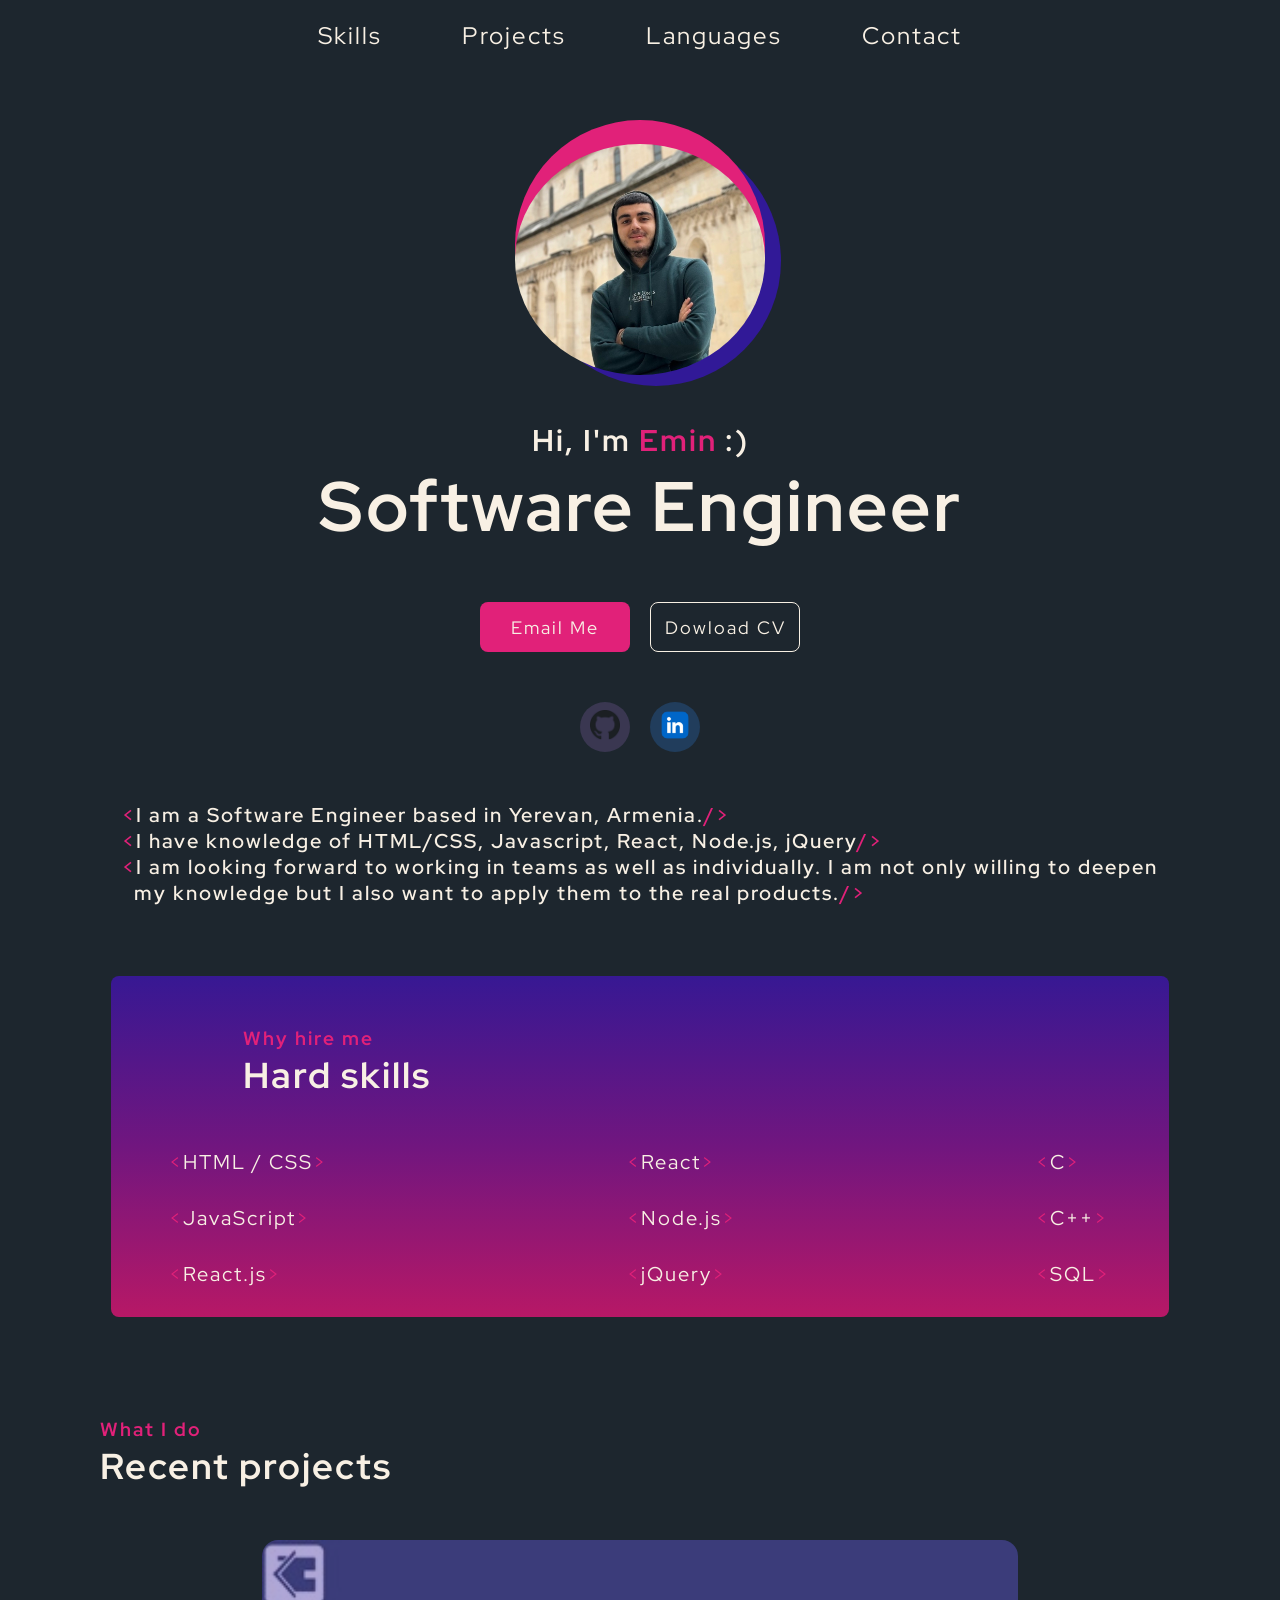
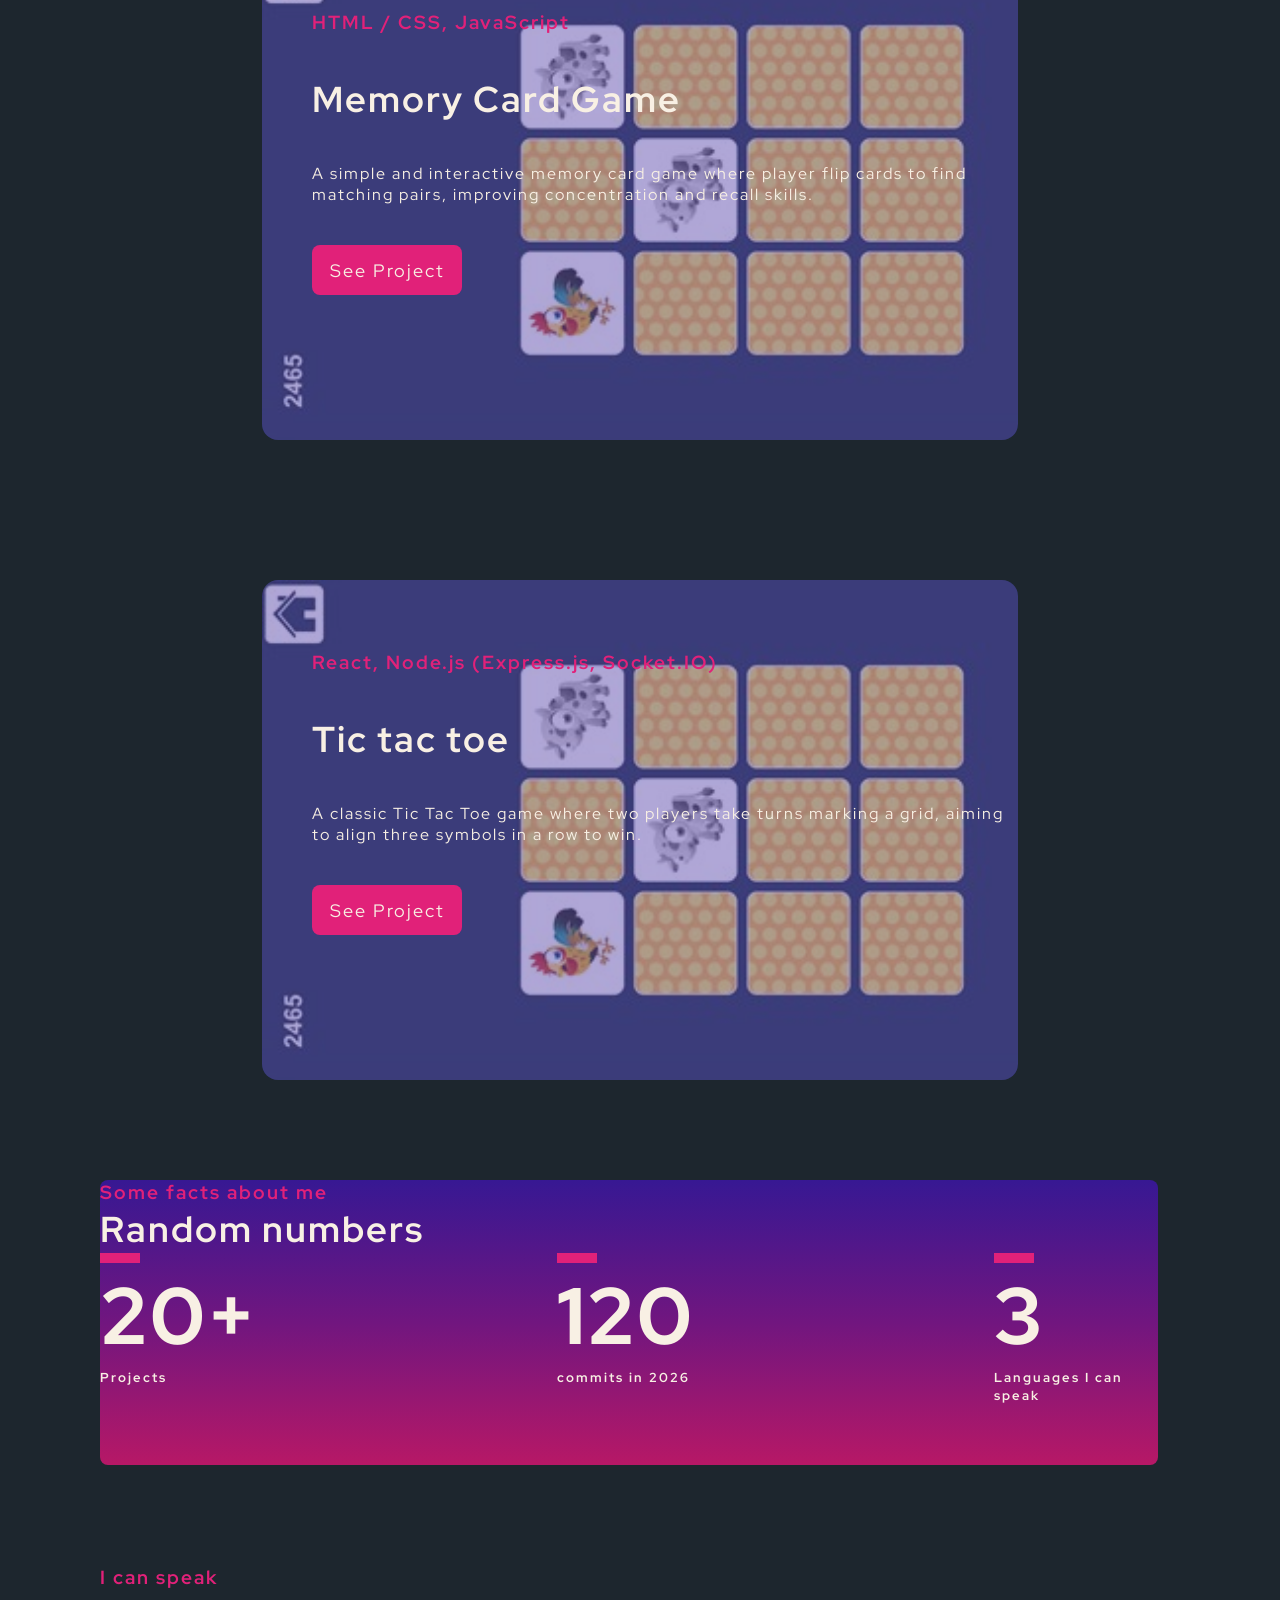
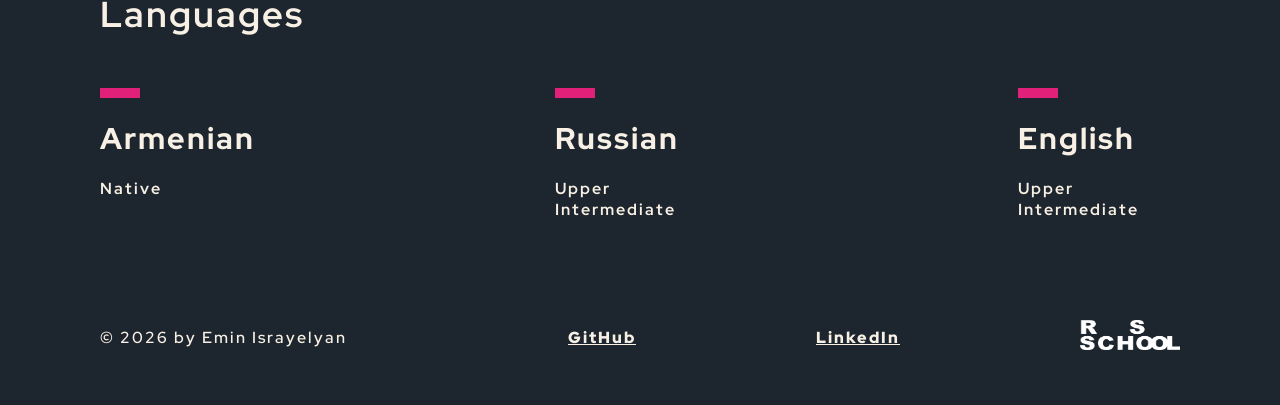
==== index.html @ 7eb76848 "initial commit" ====
<!DOCTYPE html>
<html lang="en">
<head>
    <meta charset="UTF-8">
    <meta http-equiv="X-UA-Compatible" content="IE=edge">
    <meta name="viewport" content="width=device-width, initial-scale=1.0">
    <title>Emin Israyelyan - Software Engineer</title>
    <link rel="stylesheet" href="style.css">
</head>
<body>
    <div class="wrapper">
        <header class="header">
            <nav class="nav-bar">
                <ul class="menu">
                    <li class="menu-item"><a href="#hard-skills">Skills</a></li>
                    <li class="menu-item"><a href="#projects">Projects</a></li>
                    <li class="menu-item"><a href="#languages">Languages</a></li>
                    <li class="menu-item"><a href="#intro">Contact</a></li>
                </ul>
            </nav>
        </header>
        <main>
            <section class="intro" id="intro">
                <div class="img-wrapper">
                    <div class="pink-circle">
                        <img src="./pictures/portrait.jpg" alt="Portrait" class="portrait">
                    </div>
                    <div class="purple-circle"></div>
                </div>
                <div class="about-wrapper">
                    <div class="about">
                        <h2>Hi, I'm <span>Emin</span> :)</h2>
                        <h1>Software Engineer</h1>
                    </div>
                    <div class="buttons-wrapper">
                        <a href="mailto:israyelyan.emin@gmail.com"><button class="email-me-btn">Email Me</button></a>                       
                        <a href="./pictures/portrait.jpg" download="image">
                            <button class="download-cv-btn">Dowload CV</button>
                        </a>
                    </div>
                    <div class="platforms">
                        <div class="github-wrapper">
                            <a href="https://github.com/eminisrayelyan" target="_blank"> 
                                <img src="./icons/github-icon.png" alt="Github Icon" class="github-icon">
                            </a>     
                        </div>
                        <div class="linkedin-wrapper">
                            <a href="https://www.linkedin.com/in/eminisrayelyan/" target="_blank">
                                <img src="./icons/linkedin-icon.png" alt="LinkedIn Icon" class="linkedin-icon">
                            </a>
                            
                        </div> 
                    </div>
                    <div class="self-intro">
                        <div>
                            <p>I am a Software Engineer based in Yerevan, Armenia.</p>
                            <p>I have knowledge of HTML/CSS, Javascript, React, Node.js, jQuery</p>
                            <p>I am looking forward to working in teams as well as individually. I am not only willing to deepen <br>&nbsp; my knowledge but I also want to apply them to the real products.</p>
                        </div>               
                    </div>
                </div>
            </section>
            <section class="hard-skills" id="hard-skills">
                <div class="hard-skills-wrapper">
                    <div class="skills-headings">
                        <h3 class="small-heading">Why hire me</h3>
                        <h2 class="big-heading">Hard skills</h2>
                    </div>
                    <div class="skills">
                        <ul class="skills-list">
                            <li>HTML / CSS</li>
                            <li>JavaScript</li>
                            <li>React.js</li>
                        </ul>
                        <ul class="skills-list">
                            <li>React</li>
                            <li>Node.js</li>
                            <li>jQuery</li>
                        </ul>
                        <ul class="skills-list">
                            <li>C</li>
                            <li>C++</li>
                            <li>SQL</li>
                        </ul>
                    </div>
                </div>
            </section>
            <section class="projects" id="projects">
                <div class="projects-wrapper">
                    <div class="project-headings">
                        <h3 class="small-heading">What I do</h3>
                        <h2 class="big-heading">Recent projects</h2>
                    </div>
                    <div class="project-blocks">
                        <div class="project-block memory-card-game-block">
                            <div class="overlay">
                                <h3 class="small-heading">HTML / CSS, JavaScript</h3>
                                <h2 class="big-heading">Memory Card Game</h2>
                                <p>A simple and interactive memory card game where player flip cards to find matching pairs, improving concentration and recall skills.</p>
                                <a href="https://github.com/eminisrayelyan/Memory-Card-Game" target="_blank"> 
                                    <button class="see-project-btn">See Project</button>
                                </a>
                            </div>         
                        </div>
                        <div class="project-block tic-tac-toe-block">
                            <div class="overlay">
                                <h3 class="small-heading">React, Node.js (Express.js, Socket.IO)</h3>
                                <h2 class="big-heading">Tic tac toe</h2>
                                <p>A classic Tic Tac Toe game where two players take turns marking a grid, aiming to align three symbols in a row to win.</p>
                                <a href="https://github.com/eminisrayelyan/Tic-tac-toe" target="_blank">
                                    <button class="see-project-btn">See Project</button>
                                </a>
                            </div>
                        </div>
                    </div>        
                </div>
            </section>
            <section class="facts">
                <div class="facts-wrapper">
                    <div class="facts-headings">
                        <h3 class="small-heading">Some facts about me</h3>
                        <h2 class="big-heading">Random numbers</h2>
                    </div>
                    <div class="numbers">
                        <div class="number">
                            <div class="top-line"></div>
                            <h3>20+</h3>
                            <h5>Projects</h5>
                        </div>
                        <div class="number">
                            <div class="top-line"></div>
                            <h3>120</h3>
                            <h5>commits in 2026</h5>
                        </div>
                        <div class="number">
                            <div class="top-line"></div>
                            <h3>3</h3>
                            <h5>Languages I can speak</h5>
                        </div>
                    </div>
                </div>
            </section>
            <section class="languages" id="languages">
                <div class="languages-headings">
                    <h3 class="small-heading">I can speak</h3>
                    <h2 class="big-heading">Languages</h2>
                </div>
                <div class="languages-wrapper">
                    <div class="language">
                        <div class="top-line"></div>
                        <h3>Armenian</h3>
                        <h5>Native</h5>
                    </div>
                    <div class="language">
                        <div class="top-line"></div>
                        <h3>Russian</h3>
                        <h5>Upper Intermediate</h5>
                    </div>
                    <div class="language">
                        <div class="top-line"></div>
                        <h3>English</h3>
                        <h5>Upper Intermediate</h5>
                    </div>
                </div> 
            </section>
        </main>
        <footer class="footer">
            <div class="footer-wrapper">
                <p>© 2026 by Emin Israyelyan</p>
                <div class="platforms-links">
                    <a href="https://github.com/eminisrayelyan" target="_blank">GitHub</a>
                    <a href="https://www.linkedin.com/in/eminisrayelyan/" target="_blank">LinkedIn</a>
                    <a href="https://rs.school/courses/javascript-preschool-ru" target="_blank"><img src="./pictures/logo/logo.png" alt="Logo" class="logo"></a>
                </div>
            </div>
        </footer>
    </div>
</body>
</html>
---- style.css ----
@import url('https://fonts.googleapis.com/css2?family=Red+Hat+Display:ital,wght@0,300..900;1,300..900&display=swap');

* {
    margin: 0;
    padding: 0;
    box-sizing: border-box;
    font-family: "Red Hat Display", sans-serif;
    font-optical-sizing: auto;
    letter-spacing: 2px;
}

html, body {
    overscroll-behavior: none;
}

.wrapper {
    background-color: #1d262e;
    padding: 0 100px;
}

.header {
    padding-top: 20px;
    padding-bottom: 20px;
    position: sticky;
    left: 0;
    top: 0;
    z-index: 100;
    background-color: #1d262e;
    width: 100%;
    height: 70px;
}

.menu {
    display: flex;
    justify-content: center;
    gap: 80px;
}

.menu-item {
    list-style-type: none;
}

.menu-item a{
    color: #f8f0e4;
    text-decoration: none;
    font-size: 24px;
}

.intro {
    display: flex;
    flex-direction: column;
    align-items: center;
    margin-top: 50px;

}

.img-wrapper {
    width: 250px;
    height: 250px;
    position: relative;
}

.pink-circle {
    width: 250px;
    height: 250px;
    background-color: #e12179;
    border-radius: 50%;
    position: absolute;
    z-index: 2;
}

.purple-circle {
    width: 250px;
    height: 250px;
    background-color: #311997;
    border-radius: 50%;
    position: absolute;
    z-index: 1;
    left: 16px;
    top: 16px;
}

.portrait {
    width: 100%;
    border-radius: 50%;
    position: absolute;
    top: 24px;
}

.about-wrapper {
    margin-top: 50px;
    display: flex;
    flex-direction: column;
    align-items: center;
    gap: 50px;
}

.about {
    display: flex;
    flex-direction: column;
    align-items: center;
}

.about h2,
.about h1 {
    color: #f8f0e4;
}

.about h2 {
    font-size: 30px;
}

.about h1 {
    font-size: 70px;
}

.about h2 span {
    color: #e12179;
}

.buttons-wrapper {
    display: flex;
    gap: 20px;
}

.email-me-btn {
    width: 150px;
    height: 50px;
    cursor: pointer;
    background-color: #e12179;
    border: none;
    border-radius: 8px;
    color: #f8f0e4;
    font-size: 18px;
}

.download-cv-btn{
    width: 150px;
    height: 50px;
    cursor: pointer;
    background-color: #1d262e;
    border: 1px solid #f8f0e4;
    border-radius: 8px;
    color: #f8f0e4;
    font-size: 18px;
}

.platforms {
    display: flex;
    gap: 20px;
}

.github-wrapper {
    width: 50px;
    height: 50px;
    background-color: #3a3751;
    border-radius: 50%;
    display: flex;
    justify-content: center;
    align-items: center;
}

.linkedin-wrapper {
    width: 50px;
    height: 50px;
    background-color: #213d5c;
    border-radius: 50%;
    display: flex;
    justify-content: center;
    align-items: center;
}

.github-icon {
    width: 30px;
    height: 30px;
}

.linkedin-icon {
    width: 44px;
    height: 44px;
}

.self-intro {
    display: flex;
    flex-direction: column;
    align-items: center;
}

.self-intro p::before {
    content: "<";
    color: #e12179;
}

.self-intro p {
    color: #f8f0e4;
    font-weight: 600;
    font-size: 20px;
}

.self-intro p::after {
    content: "/>";
    color: #e12179;
}

.hard-skills {
    display: flex;
    justify-content: center;
    margin-top: 70px;
}

.hard-skills-wrapper {
    width: 98%;
    border-radius: 8px;
    background: #371893;
    background: linear-gradient(180deg, rgba(55, 24, 147, 1) 0%, 
                                        rgba(113, 22, 127, 1) 50%, 
                                        rgba(183, 24, 102, 1) 100%
                                );    
}

.skills-headings {
    margin-left: 132px;
    margin-top: 50px;
    margin-bottom: 50px;
}

.small-heading {
    color: #e12179;
}

.big-heading {
    color: #f8f0e4;
    font-size: 36px;
}

.skills {
    display: flex;
    justify-content: center;
    gap: 300px;
}

.skills-list li::before {
    content: "<";
    color: #e12179;
}

.skills-list li {
    list-style-type: none;
    color: #f8f0e4;
    font-size: 20px;
    margin-bottom: 30px;
}

.skills-list li::after {
    content: ">";
    color: #e12179;
}

.projects-wrapper {
    margin-top: 100px;
}

.project-headings {
    margin-bottom: 50px;
}

.project-blocks {
    display: flex;
    flex-direction: column;
    align-items: center;
    gap: 140px;
}

.project-block {
    width: 70%;
    height: 500px;
    background-color: red;
    border-radius: 16px;
}

.memory-card-game-block {
    background: url("./pictures/memory.jpeg");
    background-size: cover;
    background-repeat: no-repeat;
}

.tic-tac-toe-block {
    background: url("./pictures/memory.jpeg");
    background-size: cover;
    background-repeat: no-repeat;
}

.overlay {
    border-radius: 16px;
    width: 100%;
    height: 100%;
    background-color: rgba(99, 81, 175, 0.5);
    padding-top: 70px;
    padding-left: 50px;
    display: flex;
    flex-direction: column;
    gap: 40px;
}

.overlay p {
    color: #f8f0e4;
}

.see-project-btn {
    width: 150px;
    height: 50px;
    cursor: pointer;
    background-color: #e12179;
    border: none;
    border-radius: 8px;
    color: #f8f0e4;
    font-size: 18px;  
}

.facts {
    margin-top: 100px;
}

.facts-wrapper {
    width: 98%;
    height: 285px;
    border-radius: 8px;
    background: #371893;
    background: linear-gradient(180deg, rgba(55, 24, 147, 1) 0%, 
                                        rgba(113, 22, 127, 1) 50%, 
                                        rgba(183, 24, 102, 1) 100%
                                ); 
}

.numbers {
    display: flex;
    justify-content: center;
    gap: 300px;
}

.number h3 {
    font-size: 80px;
    font-weight: 800;
    color: #f8f0e4;
}

.number h5 {
    color: #f8f0e4;
}

.top-line {
    height: 10px;
    width: 40px;
    background-color: #e12179;
}

.languages {
    margin-top: 100px;
}

.language {
    display: flex;
    flex-direction: column;
    gap: 20px;
}

.languages-wrapper {
    display: flex;
    gap: 300px;
    justify-content: space-between;
    margin-top: 50px;
}

.language h3 {
    font-size: 30px;
    font-weight: 800;
    color: #f8f0e4;
}

.language h5 {
    color: #f8f0e4;
    font-size: 16px;
}

.footer {
    padding-top: 100px;
    padding-bottom: 50px;
}

.footer-wrapper{
    display: flex;
    justify-content: space-between;
    align-items: center;
}

.footer-wrapper p{
    color: #f8f0e4;
    font-weight: 600;
}

.platforms-links {
    display: flex;
    align-items: baseline;
    display: flex;
    align-items: center;
    gap: 180px;
}

.platforms-links a{
    color: #f8f0e4;
    font-size: 16px;
    font-weight: 900;
    
}

.logo {
    width: 100px;
    height: 30px;
    filter: brightness(0) invert(1);
}
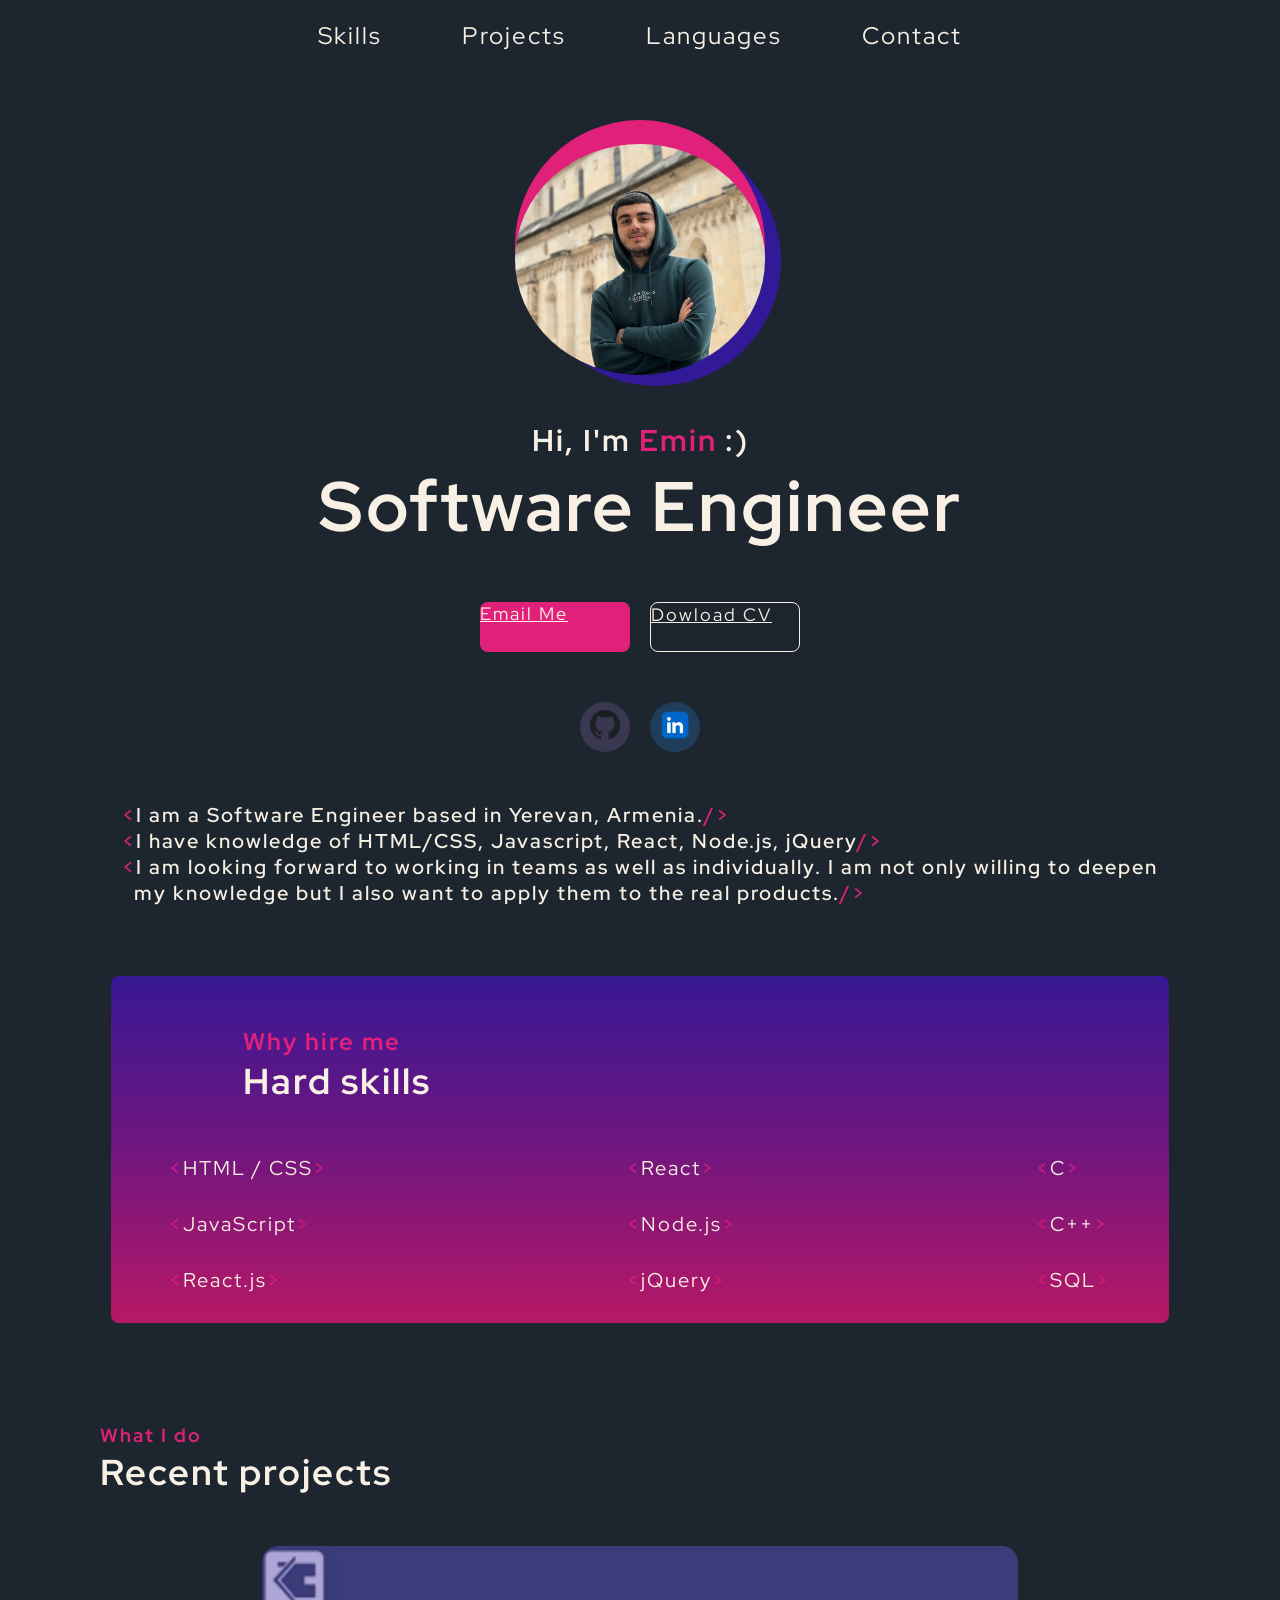
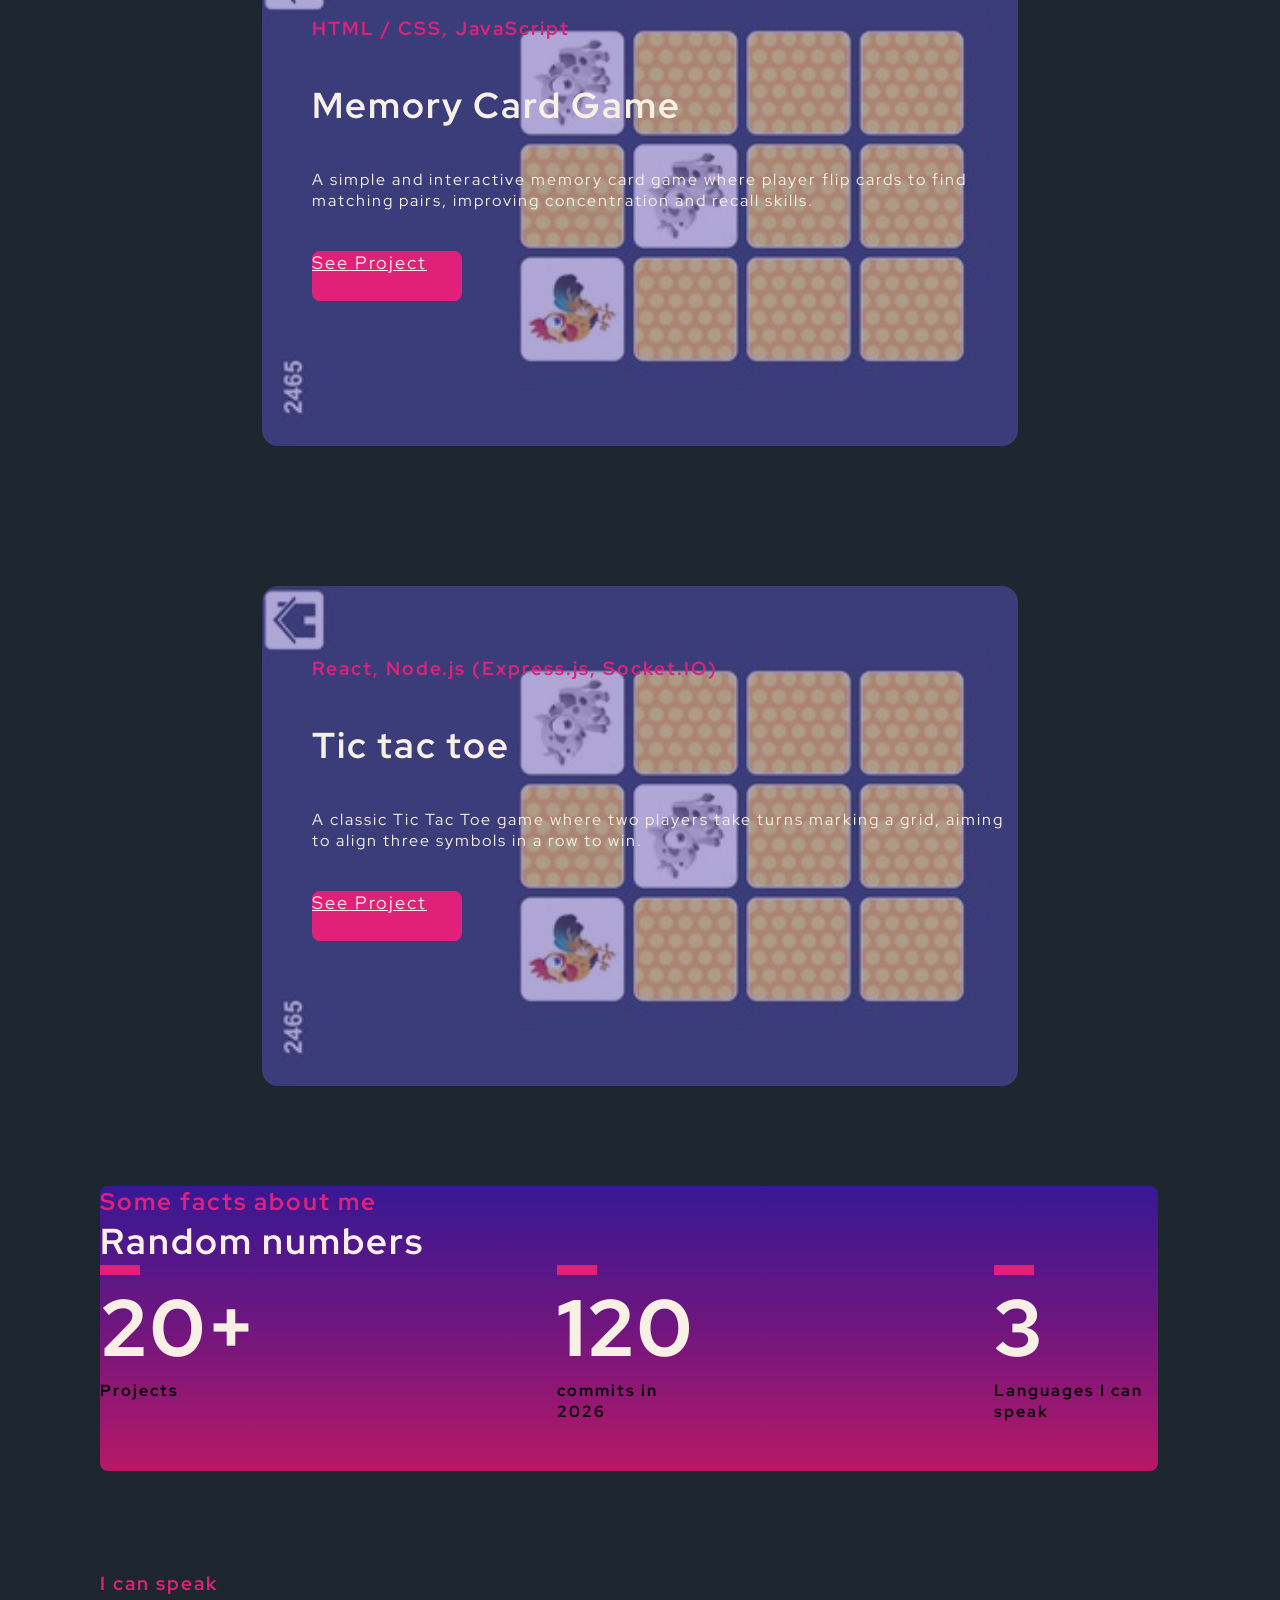
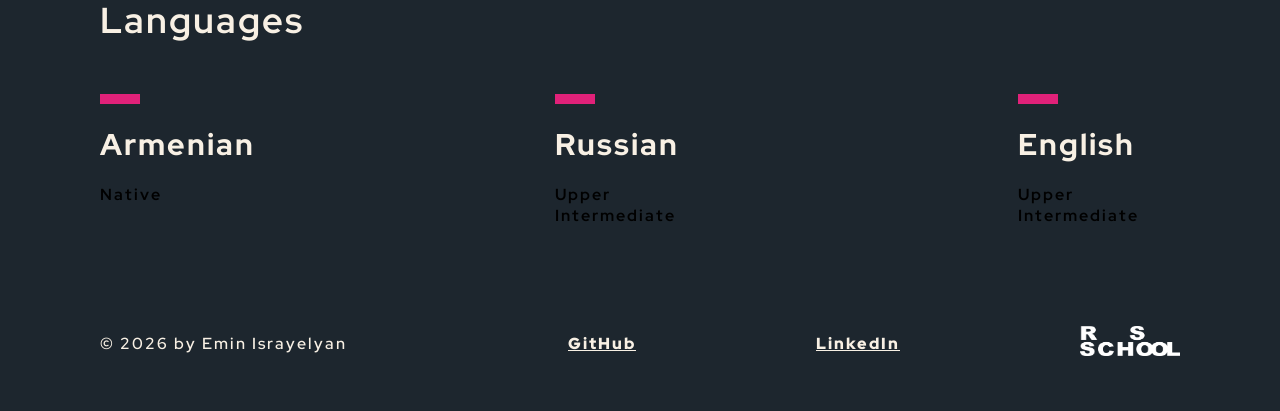
==== commit db9b60c3: "fix: fix some html validator errors" ====
--- a/index.html
+++ b/index.html
@@ -33,10 +33,8 @@
                         <h1>Software Engineer</h1>
                     </div>
                     <div class="buttons-wrapper">
-                        <a href="mailto:israyelyan.emin@gmail.com"><button class="email-me-btn">Email Me</button></a>                       
-                        <a href="./pictures/portrait.jpg" download="image">
-                            <button class="download-cv-btn">Dowload CV</button>
-                        </a>
+                        <a class="email-me-btn" href="mailto:israyelyan.emin@gmail.com">Email Me</a>                       
+                        <a class="download-cv-btn" href="./pictures/portrait.jpg" download="image">Dowload CV</a>
                     </div>
                     <div class="platforms">
                         <div class="github-wrapper">
@@ -63,8 +61,8 @@
             <section class="hard-skills" id="hard-skills">
                 <div class="hard-skills-wrapper">
                     <div class="skills-headings">
-                        <h3 class="small-heading">Why hire me</h3>
-                        <h2 class="big-heading">Hard skills</h2>
+                        <h2 class="small-heading">Why hire me</h2>
+                        <h3 class="big-heading">Hard skills</h3>
                     </div>
                     <div class="skills">
                         <ul class="skills-list">
@@ -97,9 +95,7 @@
                                 <h3 class="small-heading">HTML / CSS, JavaScript</h3>
                                 <h2 class="big-heading">Memory Card Game</h2>
                                 <p>A simple and interactive memory card game where player flip cards to find matching pairs, improving concentration and recall skills.</p>
-                                <a href="https://github.com/eminisrayelyan/Memory-Card-Game" target="_blank"> 
-                                    <button class="see-project-btn">See Project</button>
-                                </a>
+                                <a class="see-project-btn" href="https://github.com/eminisrayelyan/Memory-Card-Game" target="_blank">See Project</a>
                             </div>         
                         </div>
                         <div class="project-block tic-tac-toe-block">
@@ -107,9 +103,7 @@
                                 <h3 class="small-heading">React, Node.js (Express.js, Socket.IO)</h3>
                                 <h2 class="big-heading">Tic tac toe</h2>
                                 <p>A classic Tic Tac Toe game where two players take turns marking a grid, aiming to align three symbols in a row to win.</p>
-                                <a href="https://github.com/eminisrayelyan/Tic-tac-toe" target="_blank">
-                                    <button class="see-project-btn">See Project</button>
-                                </a>
+                                <a class="see-project-btn" href="https://github.com/eminisrayelyan/Tic-tac-toe" target="_blank">See Project</a>
                             </div>
                         </div>
                     </div>        
@@ -118,24 +112,24 @@
             <section class="facts">
                 <div class="facts-wrapper">
                     <div class="facts-headings">
-                        <h3 class="small-heading">Some facts about me</h3>
-                        <h2 class="big-heading">Random numbers</h2>
+                        <h2 class="small-heading">Some facts about me</h2>
+                        <h3 class="big-heading">Random numbers</h3>
                     </div>
                     <div class="numbers">
                         <div class="number">
                             <div class="top-line"></div>
                             <h3>20+</h3>
-                            <h5>Projects</h5>
+                            <h4>Projects</h4>
                         </div>
                         <div class="number">
                             <div class="top-line"></div>
                             <h3>120</h3>
-                            <h5>commits in 2026</h5>
+                            <h4>commits in 2026</h4>
                         </div>
                         <div class="number">
                             <div class="top-line"></div>
                             <h3>3</h3>
-                            <h5>Languages I can speak</h5>
+                            <h4>Languages I can speak</h4>
                         </div>
                     </div>
                 </div>
@@ -149,17 +143,17 @@
                     <div class="language">
                         <div class="top-line"></div>
                         <h3>Armenian</h3>
-                        <h5>Native</h5>
+                        <h4>Native</h4>
                     </div>
                     <div class="language">
                         <div class="top-line"></div>
                         <h3>Russian</h3>
-                        <h5>Upper Intermediate</h5>
+                        <h4>Upper Intermediate</h4>
                     </div>
                     <div class="language">
                         <div class="top-line"></div>
                         <h3>English</h3>
-                        <h5>Upper Intermediate</h5>
+                        <h4>Upper Intermediate</h4>
                     </div>
                 </div> 
             </section>
--- a/style.css
+++ b/style.css
@@ -28,6 +28,9 @@
     background-color: #1d262e;
     width: 100%;
     height: 70px;
+    display: flex;
+    flex-direction: column;
+    align-items: center;
 }
 
 .menu {
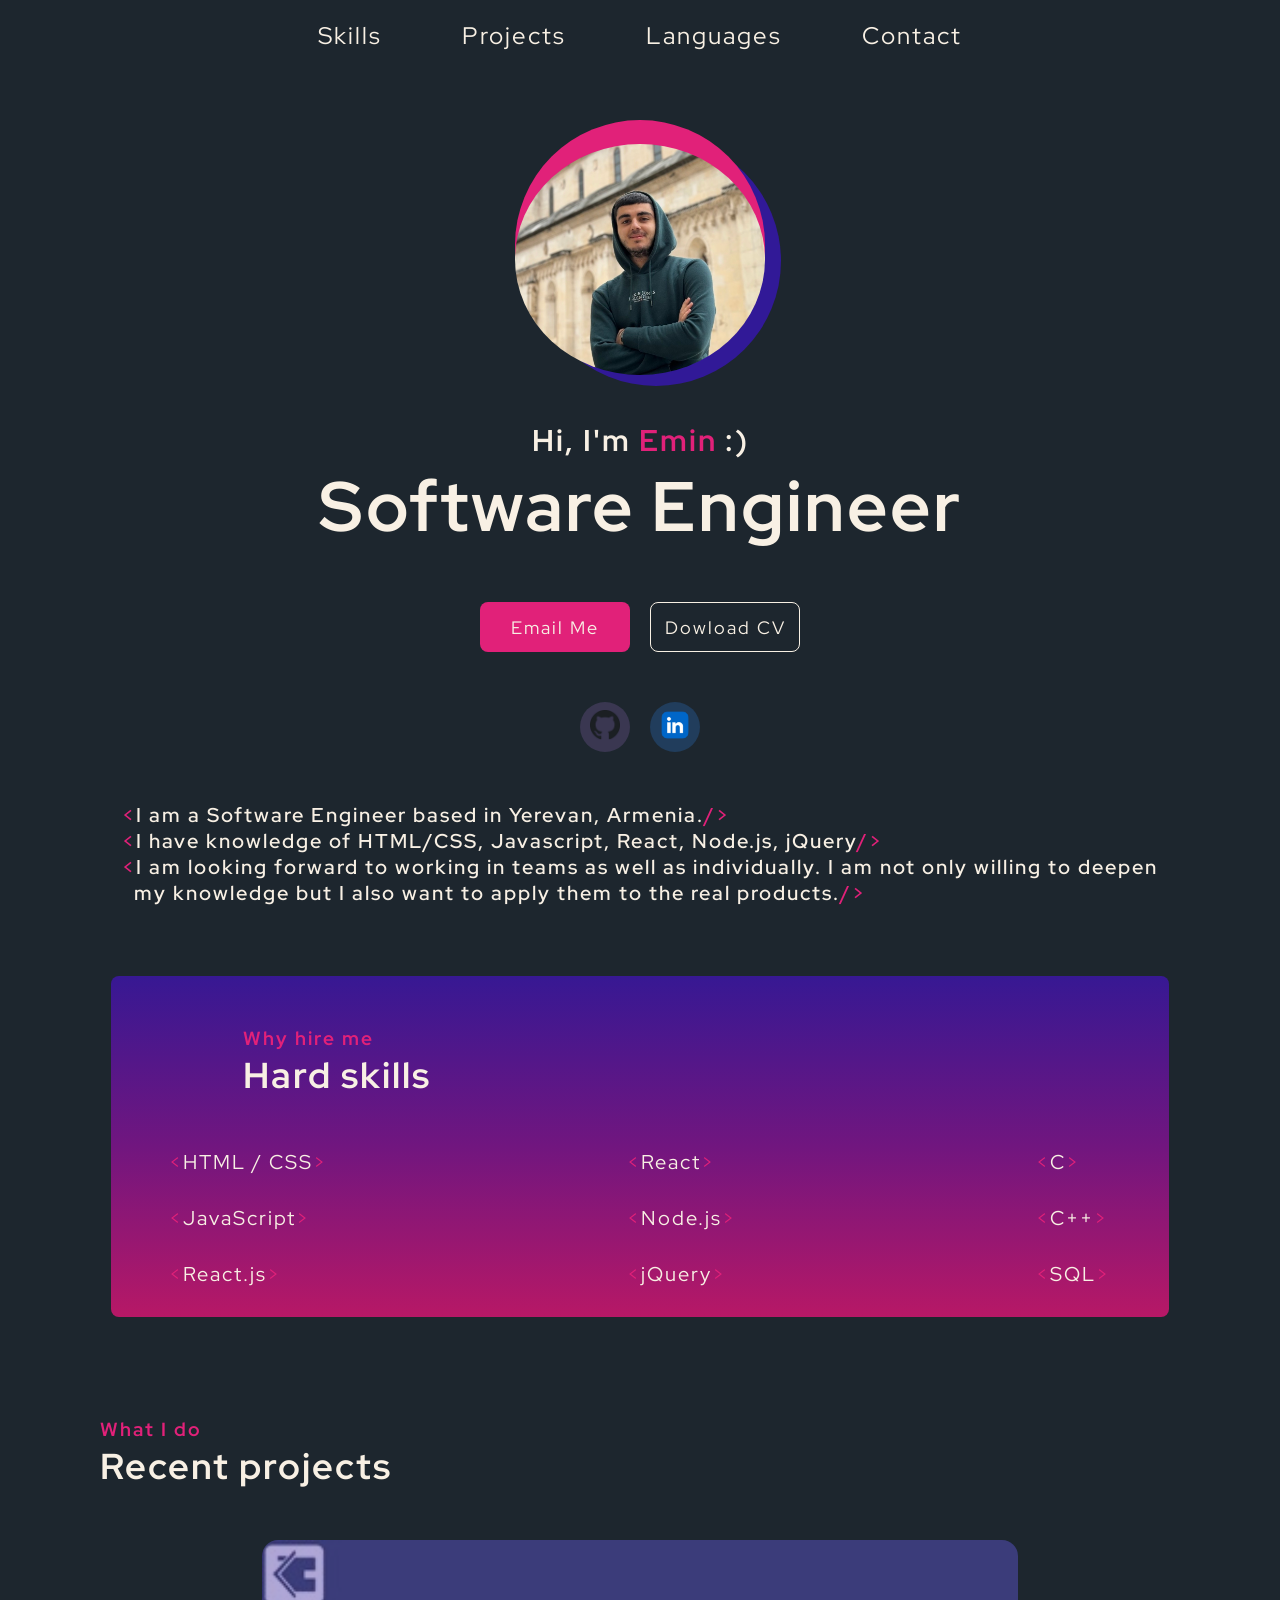
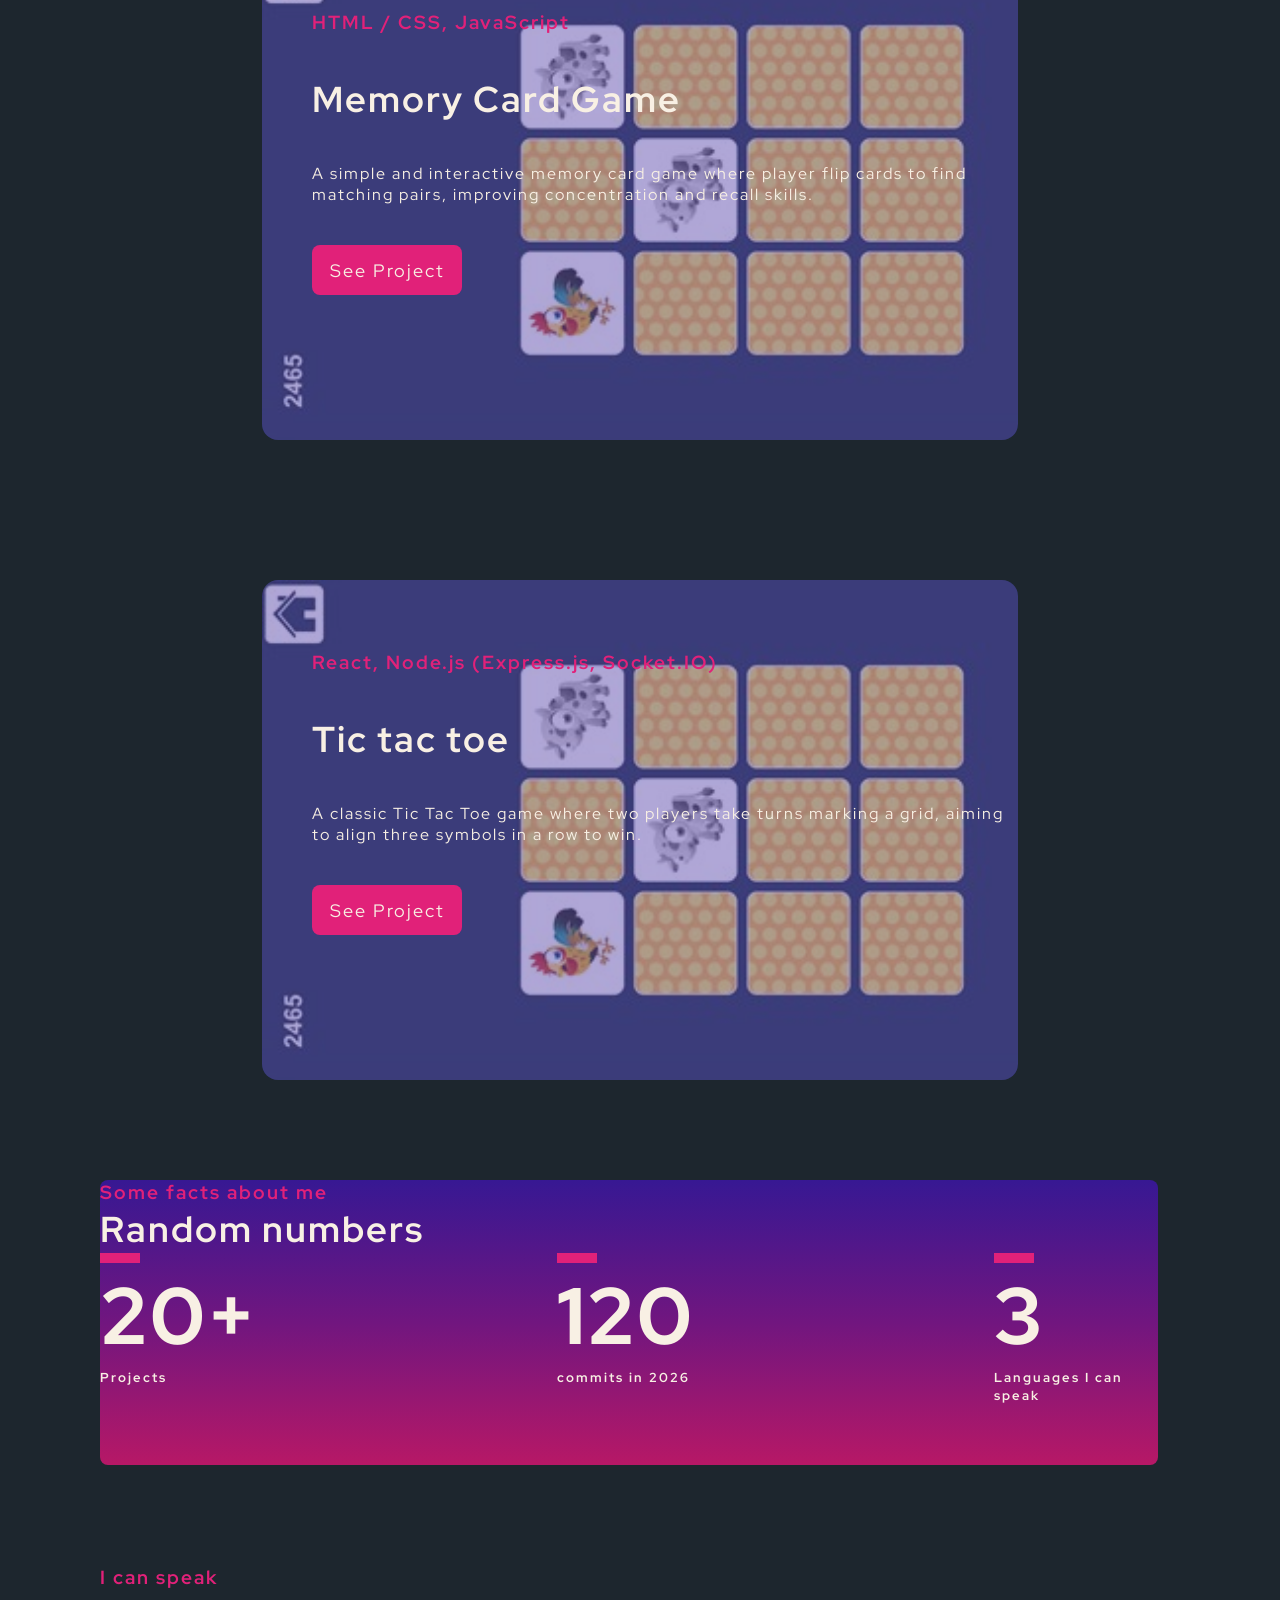
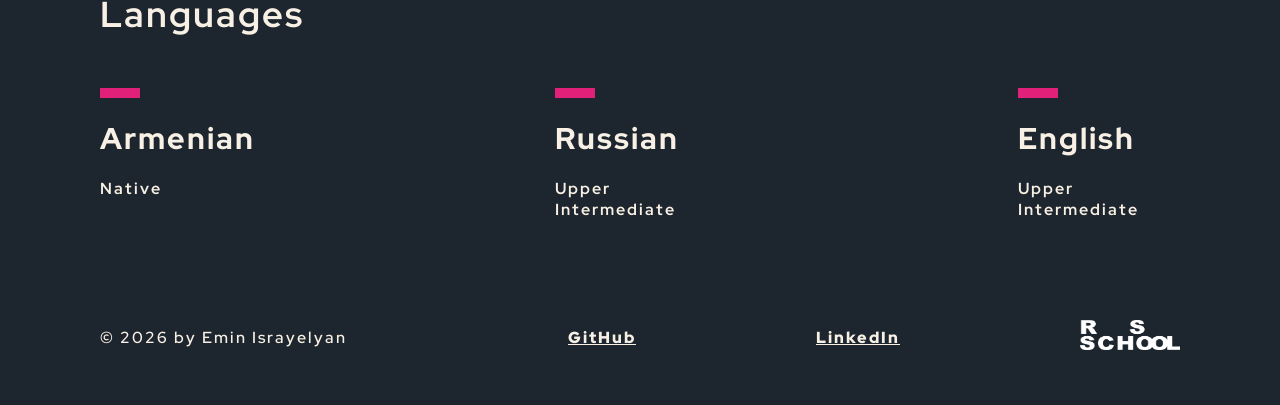
==== commit ec87d08d: "Merge ac2c2c6fdcd63a2f91d44c75be3869e3b1fddd70 into 9928e989a9b7bfabc4fa885906035f03bd3736a3" ====
--- a/index.html
+++ b/index.html
@@ -33,8 +33,10 @@
                         <h1>Software Engineer</h1>
                     </div>
                     <div class="buttons-wrapper">
-                        <a class="email-me-btn" href="mailto:israyelyan.emin@gmail.com">Email Me</a>                       
-                        <a class="download-cv-btn" href="./pictures/portrait.jpg" download="image">Dowload CV</a>
+                        <a href="mailto:israyelyan.emin@gmail.com"><button class="email-me-btn">Email Me</button></a>                       
+                        <a href="./pictures/portrait.jpg" download="image">
+                            <button class="download-cv-btn">Dowload CV</button>
+                        </a>
                     </div>
                     <div class="platforms">
                         <div class="github-wrapper">
@@ -61,8 +63,8 @@
             <section class="hard-skills" id="hard-skills">
                 <div class="hard-skills-wrapper">
                     <div class="skills-headings">
-                        <h2 class="small-heading">Why hire me</h2>
-                        <h3 class="big-heading">Hard skills</h3>
+                        <h3 class="small-heading">Why hire me</h3>
+                        <h2 class="big-heading">Hard skills</h2>
                     </div>
                     <div class="skills">
                         <ul class="skills-list">
@@ -95,7 +97,9 @@
                                 <h3 class="small-heading">HTML / CSS, JavaScript</h3>
                                 <h2 class="big-heading">Memory Card Game</h2>
                                 <p>A simple and interactive memory card game where player flip cards to find matching pairs, improving concentration and recall skills.</p>
-                                <a class="see-project-btn" href="https://github.com/eminisrayelyan/Memory-Card-Game" target="_blank">See Project</a>
+                                <a href="https://github.com/eminisrayelyan/Memory-Card-Game" target="_blank"> 
+                                    <button class="see-project-btn">See Project</button>
+                                </a>
                             </div>         
                         </div>
                         <div class="project-block tic-tac-toe-block">
@@ -103,7 +107,9 @@
                                 <h3 class="small-heading">React, Node.js (Express.js, Socket.IO)</h3>
                                 <h2 class="big-heading">Tic tac toe</h2>
                                 <p>A classic Tic Tac Toe game where two players take turns marking a grid, aiming to align three symbols in a row to win.</p>
-                                <a class="see-project-btn" href="https://github.com/eminisrayelyan/Tic-tac-toe" target="_blank">See Project</a>
+                                <a href="https://github.com/eminisrayelyan/Tic-tac-toe" target="_blank">
+                                    <button class="see-project-btn">See Project</button>
+                                </a>
                             </div>
                         </div>
                     </div>        
@@ -112,24 +118,24 @@
             <section class="facts">
                 <div class="facts-wrapper">
                     <div class="facts-headings">
-                        <h2 class="small-heading">Some facts about me</h2>
-                        <h3 class="big-heading">Random numbers</h3>
+                        <h3 class="small-heading">Some facts about me</h3>
+                        <h2 class="big-heading">Random numbers</h2>
                     </div>
                     <div class="numbers">
                         <div class="number">
                             <div class="top-line"></div>
                             <h3>20+</h3>
-                            <h4>Projects</h4>
+                            <h5>Projects</h5>
                         </div>
                         <div class="number">
                             <div class="top-line"></div>
                             <h3>120</h3>
-                            <h4>commits in 2026</h4>
+                            <h5>commits in 2026</h5>
                         </div>
                         <div class="number">
                             <div class="top-line"></div>
                             <h3>3</h3>
-                            <h4>Languages I can speak</h4>
+                            <h5>Languages I can speak</h5>
                         </div>
                     </div>
                 </div>
@@ -143,17 +149,17 @@
                     <div class="language">
                         <div class="top-line"></div>
                         <h3>Armenian</h3>
-                        <h4>Native</h4>
+                        <h5>Native</h5>
                     </div>
                     <div class="language">
                         <div class="top-line"></div>
                         <h3>Russian</h3>
-                        <h4>Upper Intermediate</h4>
+                        <h5>Upper Intermediate</h5>
                     </div>
                     <div class="language">
                         <div class="top-line"></div>
                         <h3>English</h3>
-                        <h4>Upper Intermediate</h4>
+                        <h5>Upper Intermediate</h5>
                     </div>
                 </div> 
             </section>
--- a/style.css
+++ b/style.css
@@ -28,9 +28,6 @@
     background-color: #1d262e;
     width: 100%;
     height: 70px;
-    display: flex;
-    flex-direction: column;
-    align-items: center;
 }
 
 .menu {
